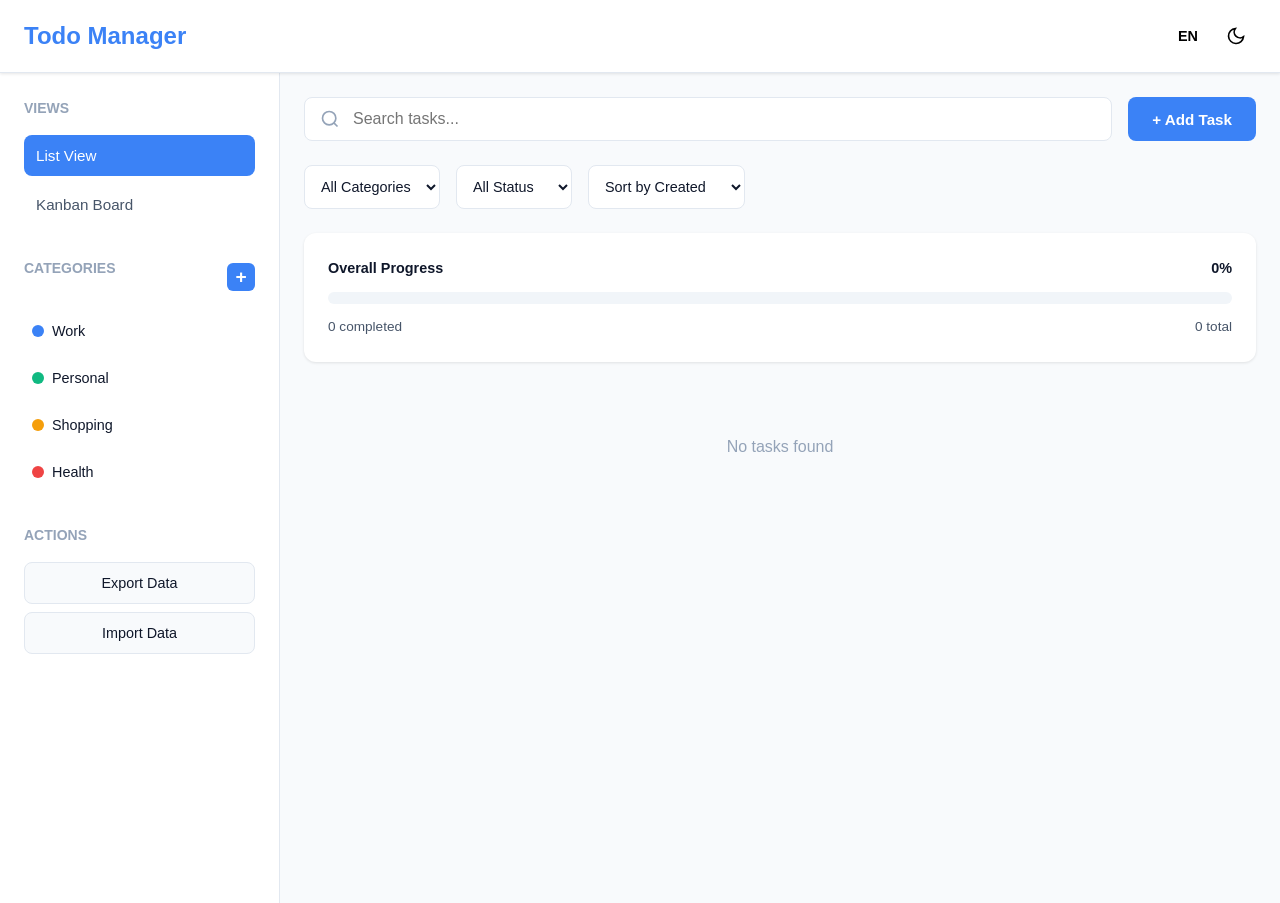
==== index.html @ 851b511d "Create bilingual Todo management web application This commit implements a fully-featured, production" ====
<!DOCTYPE html>
<html lang="en">
<head>
    <meta charset="UTF-8">
    <meta name="viewport" content="width=device-width, initial-scale=1.0">
    <meta name="description" content="Bilingual Todo Management Application with Kanban Board">
    <meta name="theme-color" content="#3b82f6">
    <title>Todo Manager</title>
    <link rel="manifest" href="manifest.json">
    <link rel="icon" type="image/png" href="icon-192.png">
    <link rel="apple-touch-icon" href="icon-192.png">
    <link rel="stylesheet" href="styles.css">
</head>
<body>
    <div id="app">
        <!-- Header -->
        <header class="header">
            <div class="header-content">
                <h1 class="logo" data-i18n="app.title">Todo Manager</h1>
                <div class="header-controls">
                    <button id="languageToggle" class="btn-icon" title="Switch Language">
                        <span class="lang-indicator">EN</span>
                    </button>
                    <button id="darkModeToggle" class="btn-icon" title="Toggle Dark Mode">
                        <svg class="icon" viewBox="0 0 24 24" fill="none" stroke="currentColor">
                            <path d="M21 12.79A9 9 0 1 1 11.21 3 7 7 0 0 0 21 12.79z"></path>
                        </svg>
                    </button>
                    <button id="menuToggle" class="btn-icon mobile-only" title="Menu">
                        <svg class="icon" viewBox="0 0 24 24" fill="none" stroke="currentColor">
                            <line x1="3" y1="12" x2="21" y2="12"></line>
                            <line x1="3" y1="6" x2="21" y2="6"></line>
                            <line x1="3" y1="18" x2="21" y2="18"></line>
                        </svg>
                    </button>
                </div>
            </div>
        </header>

        <!-- Main Content -->
        <main class="main">
            <!-- Sidebar -->
            <aside class="sidebar" id="sidebar">
                <div class="sidebar-section">
                    <h2 data-i18n="sidebar.views">Views</h2>
                    <nav class="view-nav">
                        <button class="view-btn active" data-view="list" data-i18n="sidebar.listView">List View</button>
                        <button class="view-btn" data-view="kanban" data-i18n="sidebar.kanbanView">Kanban Board</button>
                    </nav>
                </div>

                <div class="sidebar-section">
                    <div class="section-header">
                        <h2 data-i18n="sidebar.categories">Categories</h2>
                        <button id="addCategoryBtn" class="btn-icon-small" title="Add Category">+</button>
                    </div>
                    <div id="categoryList" class="category-list"></div>
                </div>

                <div class="sidebar-section">
                    <h2 data-i18n="sidebar.actions">Actions</h2>
                    <button id="exportBtn" class="sidebar-btn" data-i18n="sidebar.export">Export Data</button>
                    <button id="importBtn" class="sidebar-btn" data-i18n="sidebar.import">Import Data</button>
                    <input type="file" id="importFile" accept=".json" style="display: none;">
                </div>
            </aside>

            <!-- Content Area -->
            <div class="content">
                <!-- Controls -->
                <div class="controls">
                    <div class="search-bar">
                        <svg class="icon search-icon" viewBox="0 0 24 24" fill="none" stroke="currentColor">
                            <circle cx="11" cy="11" r="8"></circle>
                            <path d="m21 21-4.35-4.35"></path>
                        </svg>
                        <input type="text" id="searchInput" placeholder="Search tasks..." data-i18n-placeholder="controls.searchPlaceholder">
                    </div>
                    <button id="addTaskBtn" class="btn-primary" data-i18n="controls.addTask">+ Add Task</button>
                </div>

                <!-- Filters and Sort -->
                <div class="filters">
                    <select id="filterCategory" class="filter-select">
                        <option value="" data-i18n="filters.allCategories">All Categories</option>
                    </select>
                    <select id="filterStatus" class="filter-select">
                        <option value="" data-i18n="filters.allStatus">All Status</option>
                        <option value="active" data-i18n="filters.active">Active</option>
                        <option value="completed" data-i18n="filters.completed">Completed</option>
                        <option value="overdue" data-i18n="filters.overdue">Overdue</option>
                    </select>
                    <select id="sortBy" class="filter-select">
                        <option value="createdDate" data-i18n="filters.sortByCreated">Sort by Created</option>
                        <option value="dueDate" data-i18n="filters.sortByDue">Sort by Due Date</option>
                        <option value="priority" data-i18n="filters.sortByPriority">Sort by Priority</option>
                    </select>
                </div>

                <!-- Progress Bar -->
                <div class="progress-container">
                    <div class="progress-info">
                        <span data-i18n="progress.overall">Overall Progress</span>
                        <span id="progressPercent">0%</span>
                    </div>
                    <div class="progress-bar">
                        <div id="progressFill" class="progress-fill"></div>
                    </div>
                    <div class="progress-stats">
                        <span><span id="completedCount">0</span> <span data-i18n="progress.completed">completed</span></span>
                        <span><span id="totalCount">0</span> <span data-i18n="progress.total">total</span></span>
                    </div>
                </div>

                <!-- List View -->
                <div id="listView" class="view-container active">
                    <div id="taskList" class="task-list"></div>
                </div>

                <!-- Kanban View -->
                <div id="kanbanView" class="view-container">
                    <div class="kanban-board">
                        <div class="kanban-column" data-status="todo">
                            <div class="kanban-header">
                                <h3 data-i18n="kanban.todo">To Do</h3>
                                <span class="task-count" id="todoCount">0</span>
                            </div>
                            <div class="kanban-tasks" id="todoTasks"></div>
                        </div>
                        <div class="kanban-column" data-status="in-progress">
                            <div class="kanban-header">
                                <h3 data-i18n="kanban.inProgress">In Progress</h3>
                                <span class="task-count" id="inProgressCount">0</span>
                            </div>
                            <div class="kanban-tasks" id="inProgressTasks"></div>
                        </div>
                        <div class="kanban-column" data-status="completed">
                            <div class="kanban-header">
                                <h3 data-i18n="kanban.completed">Completed</h3>
                                <span class="task-count" id="completedTasksCount">0</span>
                            </div>
                            <div class="kanban-tasks" id="completedTasks"></div>
                        </div>
                    </div>
                </div>
            </div>
        </main>
    </div>

    <!-- Task Modal -->
    <div id="taskModal" class="modal">
        <div class="modal-content">
            <div class="modal-header">
                <h2 id="modalTitle" data-i18n="modal.addTask">Add Task</h2>
                <button class="btn-close" id="closeModal">&times;</button>
            </div>
            <form id="taskForm">
                <div class="form-group">
                    <label for="taskTitle" data-i18n="modal.title">Title</label>
                    <input type="text" id="taskTitle" required>
                </div>
                <div class="form-group">
                    <label for="taskDescription" data-i18n="modal.description">Description</label>
                    <textarea id="taskDescription" rows="3"></textarea>
                </div>
                <div class="form-row">
                    <div class="form-group">
                        <label for="taskCategory" data-i18n="modal.category">Category</label>
                        <select id="taskCategory"></select>
                    </div>
                    <div class="form-group">
                        <label for="taskPriority" data-i18n="modal.priority">Priority</label>
                        <select id="taskPriority">
                            <option value="low" data-i18n="priority.low">Low</option>
                            <option value="medium" data-i18n="priority.medium" selected>Medium</option>
                            <option value="high" data-i18n="priority.high">High</option>
                        </select>
                    </div>
                </div>
                <div class="form-row">
                    <div class="form-group">
                        <label for="taskDueDate" data-i18n="modal.dueDate">Due Date</label>
                        <input type="date" id="taskDueDate">
                    </div>
                    <div class="form-group">
                        <label for="taskStatus" data-i18n="modal.status">Status</label>
                        <select id="taskStatus">
                            <option value="todo" data-i18n="status.todo">To Do</option>
                            <option value="in-progress" data-i18n="status.inProgress">In Progress</option>
                            <option value="completed" data-i18n="status.completed">Completed</option>
                        </select>
                    </div>
                </div>
                <div class="form-group">
                    <label for="taskParent" data-i18n="modal.parentTask">Parent Task (Optional)</label>
                    <select id="taskParent">
                        <option value="" data-i18n="modal.noParent">No Parent</option>
                    </select>
                </div>
                <div class="modal-actions">
                    <button type="button" class="btn-secondary" id="cancelModal" data-i18n="modal.cancel">Cancel</button>
                    <button type="submit" class="btn-primary" data-i18n="modal.save">Save</button>
                </div>
            </form>
        </div>
    </div>

    <!-- Category Modal -->
    <div id="categoryModal" class="modal">
        <div class="modal-content modal-small">
            <div class="modal-header">
                <h2 data-i18n="categoryModal.title">Manage Categories</h2>
                <button class="btn-close" id="closeCategoryModal">&times;</button>
            </div>
            <form id="categoryForm">
                <div class="form-group">
                    <label for="categoryName" data-i18n="categoryModal.name">Category Name</label>
                    <input type="text" id="categoryName" required>
                </div>
                <div class="form-group">
                    <label for="categoryColor" data-i18n="categoryModal.color">Color</label>
                    <input type="color" id="categoryColor" value="#3b82f6">
                </div>
                <button type="submit" class="btn-primary" data-i18n="categoryModal.add">Add Category</button>
            </form>
            <div id="categoryManageList" class="category-manage-list"></div>
        </div>
    </div>

    <script src="app.js"></script>
</body>
</html>
---- styles.css ----
:root {
    /* Light Mode Colors */
    --bg-primary: #ffffff;
    --bg-secondary: #f8fafc;
    --bg-tertiary: #f1f5f9;
    --text-primary: #0f172a;
    --text-secondary: #475569;
    --text-tertiary: #94a3b8;
    --border-color: #e2e8f0;
    --shadow: 0 1px 3px rgba(0, 0, 0, 0.1);
    --shadow-lg: 0 10px 25px rgba(0, 0, 0, 0.1);
    --primary: #3b82f6;
    --primary-hover: #2563eb;
    --success: #10b981;
    --warning: #f59e0b;
    --danger: #ef4444;
    --priority-high: #ef4444;
    --priority-medium: #f59e0b;
    --priority-low: #10b981;
    --overdue: #dc2626;
}

[data-theme="dark"] {
    --bg-primary: #0f172a;
    --bg-secondary: #1e293b;
    --bg-tertiary: #334155;
    --text-primary: #f1f5f9;
    --text-secondary: #cbd5e1;
    --text-tertiary: #64748b;
    --border-color: #334155;
    --shadow: 0 1px 3px rgba(0, 0, 0, 0.3);
    --shadow-lg: 0 10px 25px rgba(0, 0, 0, 0.5);
}

* {
    margin: 0;
    padding: 0;
    box-sizing: border-box;
}

body {
    font-family: -apple-system, BlinkMacSystemFont, 'Segoe UI', Roboto, Oxygen, Ubuntu, Cantarell, sans-serif;
    background: var(--bg-secondary);
    color: var(--text-primary);
    line-height: 1.6;
    transition: background-color 0.3s, color 0.3s;
}

/* Header */
.header {
    background: var(--bg-primary);
    border-bottom: 1px solid var(--border-color);
    position: sticky;
    top: 0;
    z-index: 100;
    box-shadow: var(--shadow);
}

.header-content {
    max-width: 1400px;
    margin: 0 auto;
    padding: 1rem 1.5rem;
    display: flex;
    justify-content: space-between;
    align-items: center;
}

.logo {
    font-size: 1.5rem;
    font-weight: 700;
    color: var(--primary);
}

.header-controls {
    display: flex;
    gap: 0.5rem;
}

/* Main Layout */
.main {
    max-width: 1400px;
    margin: 0 auto;
    display: flex;
    min-height: calc(100vh - 70px);
}

.sidebar {
    width: 280px;
    background: var(--bg-primary);
    border-right: 1px solid var(--border-color);
    padding: 1.5rem;
    overflow-y: auto;
}

.sidebar-section {
    margin-bottom: 2rem;
}

.sidebar-section h2 {
    font-size: 0.875rem;
    font-weight: 600;
    text-transform: uppercase;
    color: var(--text-tertiary);
    margin-bottom: 1rem;
}

.section-header {
    display: flex;
    justify-content: space-between;
    align-items: center;
    margin-bottom: 1rem;
}

.view-nav {
    display: flex;
    flex-direction: column;
    gap: 0.5rem;
}

.view-btn {
    padding: 0.75rem;
    border: none;
    background: transparent;
    color: var(--text-secondary);
    text-align: left;
    border-radius: 0.5rem;
    cursor: pointer;
    transition: all 0.2s;
    font-size: 0.95rem;
}

.view-btn:hover {
    background: var(--bg-tertiary);
}

.view-btn.active {
    background: var(--primary);
    color: white;
}

.sidebar-btn {
    width: 100%;
    padding: 0.75rem;
    margin-bottom: 0.5rem;
    border: 1px solid var(--border-color);
    background: var(--bg-secondary);
    color: var(--text-primary);
    border-radius: 0.5rem;
    cursor: pointer;
    transition: all 0.2s;
    font-size: 0.9rem;
}

.sidebar-btn:hover {
    background: var(--bg-tertiary);
}

/* Category List */
.category-list {
    display: flex;
    flex-direction: column;
    gap: 0.5rem;
}

.category-item {
    display: flex;
    align-items: center;
    gap: 0.5rem;
    padding: 0.5rem;
    border-radius: 0.375rem;
    cursor: pointer;
    transition: background 0.2s;
}

.category-item:hover {
    background: var(--bg-tertiary);
}

.category-color {
    width: 12px;
    height: 12px;
    border-radius: 50%;
}

.category-name {
    flex: 1;
    font-size: 0.9rem;
}

.category-manage-list {
    margin-top: 1.5rem;
    display: flex;
    flex-direction: column;
    gap: 0.75rem;
}

.category-manage-item {
    display: flex;
    align-items: center;
    gap: 0.75rem;
    padding: 0.75rem;
    background: var(--bg-secondary);
    border-radius: 0.5rem;
}

.category-manage-item .category-color {
    width: 16px;
    height: 16px;
}

.category-manage-item .category-name {
    flex: 1;
}

/* Content */
.content {
    flex: 1;
    padding: 1.5rem;
    overflow-y: auto;
}

.controls {
    display: flex;
    gap: 1rem;
    margin-bottom: 1.5rem;
}

.search-bar {
    flex: 1;
    position: relative;
}

.search-icon {
    position: absolute;
    left: 1rem;
    top: 50%;
    transform: translateY(-50%);
    width: 20px;
    height: 20px;
    color: var(--text-tertiary);
}

.search-bar input {
    width: 100%;
    padding: 0.75rem 1rem 0.75rem 3rem;
    border: 1px solid var(--border-color);
    border-radius: 0.5rem;
    background: var(--bg-primary);
    color: var(--text-primary);
    font-size: 1rem;
}

.search-bar input:focus {
    outline: none;
    border-color: var(--primary);
}

/* Filters */
.filters {
    display: flex;
    gap: 1rem;
    margin-bottom: 1.5rem;
    flex-wrap: wrap;
}

.filter-select {
    padding: 0.75rem;
    border: 1px solid var(--border-color);
    border-radius: 0.5rem;
    background: var(--bg-primary);
    color: var(--text-primary);
    cursor: pointer;
    font-size: 0.9rem;
}

.filter-select:focus {
    outline: none;
    border-color: var(--primary);
}

/* Progress */
.progress-container {
    background: var(--bg-primary);
    padding: 1.5rem;
    border-radius: 0.75rem;
    margin-bottom: 1.5rem;
    box-shadow: var(--shadow);
}

.progress-info {
    display: flex;
    justify-content: space-between;
    margin-bottom: 0.75rem;
    font-size: 0.9rem;
    font-weight: 600;
}

.progress-bar {
    height: 12px;
    background: var(--bg-tertiary);
    border-radius: 999px;
    overflow: hidden;
    margin-bottom: 0.75rem;
}

.progress-fill {
    height: 100%;
    background: linear-gradient(90deg, var(--primary), var(--success));
    border-radius: 999px;
    transition: width 0.3s;
    width: 0%;
}

.progress-stats {
    display: flex;
    justify-content: space-between;
    font-size: 0.85rem;
    color: var(--text-secondary);
}

/* View Container */
.view-container {
    display: none;
}

.view-container.active {
    display: block;
}

/* Task List */
.task-list {
    display: flex;
    flex-direction: column;
    gap: 1rem;
}

.task-item {
    background: var(--bg-primary);
    border: 1px solid var(--border-color);
    border-radius: 0.75rem;
    padding: 1.25rem;
    box-shadow: var(--shadow);
    transition: all 0.2s;
}

.task-item:hover {
    box-shadow: var(--shadow-lg);
    transform: translateY(-2px);
}

.task-item.overdue {
    border-left: 4px solid var(--overdue);
}

.task-item.completed {
    opacity: 0.7;
}

.task-header {
    display: flex;
    align-items: start;
    gap: 1rem;
    margin-bottom: 0.75rem;
}

.task-checkbox {
    width: 20px;
    height: 20px;
    margin-top: 0.25rem;
    cursor: pointer;
}

.task-content {
    flex: 1;
}

.task-title-row {
    display: flex;
    align-items: center;
    gap: 0.75rem;
    flex-wrap: wrap;
    margin-bottom: 0.5rem;
}

.task-title {
    font-size: 1.1rem;
    font-weight: 600;
    color: var(--text-primary);
}

.task-item.completed .task-title {
    text-decoration: line-through;
    color: var(--text-tertiary);
}

.task-priority {
    padding: 0.25rem 0.75rem;
    border-radius: 999px;
    font-size: 0.75rem;
    font-weight: 600;
    text-transform: uppercase;
}

.task-priority.high {
    background: rgba(239, 68, 68, 0.1);
    color: var(--priority-high);
}

.task-priority.medium {
    background: rgba(245, 158, 11, 0.1);
    color: var(--priority-medium);
}

.task-priority.low {
    background: rgba(16, 185, 129, 0.1);
    color: var(--priority-low);
}

.task-category-badge {
    padding: 0.25rem 0.75rem;
    border-radius: 999px;
    font-size: 0.75rem;
    font-weight: 500;
    color: white;
}

.task-description {
    color: var(--text-secondary);
    margin-bottom: 0.75rem;
    font-size: 0.95rem;
}

.task-meta {
    display: flex;
    gap: 1.5rem;
    flex-wrap: wrap;
    font-size: 0.85rem;
    color: var(--text-tertiary);
    margin-bottom: 0.75rem;
}

.task-meta-item {
    display: flex;
    align-items: center;
    gap: 0.25rem;
}

.task-meta-item.overdue {
    color: var(--overdue);
    font-weight: 600;
}

.task-actions {
    display: flex;
    gap: 0.5rem;
    justify-content: flex-end;
}

.subtasks {
    margin-left: 2rem;
    margin-top: 1rem;
    padding-left: 1rem;
    border-left: 2px solid var(--border-color);
}

.subtask-item {
    padding: 0.75rem;
    background: var(--bg-secondary);
    border-radius: 0.5rem;
    margin-bottom: 0.5rem;
}

/* Kanban Board */
.kanban-board {
    display: grid;
    grid-template-columns: repeat(3, 1fr);
    gap: 1.5rem;
    min-height: 500px;
}

.kanban-column {
    background: var(--bg-primary);
    border-radius: 0.75rem;
    padding: 1rem;
    box-shadow: var(--shadow);
}

.kanban-header {
    display: flex;
    justify-content: space-between;
    align-items: center;
    margin-bottom: 1rem;
    padding-bottom: 0.75rem;
    border-bottom: 2px solid var(--border-color);
}

.kanban-header h3 {
    font-size: 1.1rem;
    font-weight: 600;
}

.task-count {
    background: var(--bg-tertiary);
    color: var(--text-secondary);
    padding: 0.25rem 0.75rem;
    border-radius: 999px;
    font-size: 0.85rem;
    font-weight: 600;
}

.kanban-tasks {
    display: flex;
    flex-direction: column;
    gap: 1rem;
    min-height: 300px;
}

.kanban-task {
    background: var(--bg-secondary);
    border: 1px solid var(--border-color);
    border-radius: 0.5rem;
    padding: 1rem;
    cursor: move;
    transition: all 0.2s;
}

.kanban-task:hover {
    box-shadow: var(--shadow-lg);
    transform: translateY(-2px);
}

.kanban-task.dragging {
    opacity: 0.5;
}

.kanban-task.drag-over {
    border: 2px dashed var(--primary);
}

/* Buttons */
.btn-primary {
    padding: 0.75rem 1.5rem;
    background: var(--primary);
    color: white;
    border: none;
    border-radius: 0.5rem;
    font-weight: 600;
    cursor: pointer;
    transition: background 0.2s;
    font-size: 0.95rem;
}

.btn-primary:hover {
    background: var(--primary-hover);
}

.btn-secondary {
    padding: 0.75rem 1.5rem;
    background: var(--bg-tertiary);
    color: var(--text-primary);
    border: 1px solid var(--border-color);
    border-radius: 0.5rem;
    font-weight: 600;
    cursor: pointer;
    transition: all 0.2s;
    font-size: 0.95rem;
}

.btn-secondary:hover {
    background: var(--bg-secondary);
}

.btn-icon {
    width: 40px;
    height: 40px;
    display: flex;
    align-items: center;
    justify-content: center;
    background: transparent;
    border: none;
    border-radius: 0.5rem;
    cursor: pointer;
    transition: background 0.2s;
}

.btn-icon:hover {
    background: var(--bg-tertiary);
}

.btn-icon-small {
    width: 28px;
    height: 28px;
    display: flex;
    align-items: center;
    justify-content: center;
    background: var(--primary);
    color: white;
    border: none;
    border-radius: 0.375rem;
    cursor: pointer;
    font-size: 1.2rem;
    font-weight: 600;
    transition: background 0.2s;
}

.btn-icon-small:hover {
    background: var(--primary-hover);
}

.btn-small {
    padding: 0.5rem 1rem;
    background: transparent;
    border: 1px solid var(--border-color);
    border-radius: 0.375rem;
    cursor: pointer;
    font-size: 0.85rem;
    color: var(--text-secondary);
    transition: all 0.2s;
}

.btn-small:hover {
    background: var(--bg-tertiary);
    color: var(--text-primary);
}

.btn-danger {
    background: var(--danger);
    color: white;
    border: none;
}

.btn-danger:hover {
    background: #dc2626;
}

.btn-close {
    background: transparent;
    border: none;
    font-size: 2rem;
    cursor: pointer;
    color: var(--text-tertiary);
    transition: color 0.2s;
    line-height: 1;
}

.btn-close:hover {
    color: var(--text-primary);
}

.icon {
    width: 20px;
    height: 20px;
    stroke-width: 2;
}

.lang-indicator {
    font-weight: 600;
    font-size: 0.9rem;
}

/* Modal */
.modal {
    display: none;
    position: fixed;
    top: 0;
    left: 0;
    width: 100%;
    height: 100%;
    background: rgba(0, 0, 0, 0.5);
    z-index: 1000;
    align-items: center;
    justify-content: center;
}

.modal.active {
    display: flex;
}

.modal-content {
    background: var(--bg-primary);
    border-radius: 1rem;
    padding: 2rem;
    max-width: 600px;
    width: 90%;
    max-height: 90vh;
    overflow-y: auto;
    box-shadow: var(--shadow-lg);
}

.modal-small {
    max-width: 450px;
}

.modal-header {
    display: flex;
    justify-content: space-between;
    align-items: center;
    margin-bottom: 1.5rem;
}

.modal-header h2 {
    font-size: 1.5rem;
}

.form-group {
    margin-bottom: 1.25rem;
}

.form-group label {
    display: block;
    margin-bottom: 0.5rem;
    font-weight: 600;
    font-size: 0.9rem;
}

.form-group input,
.form-group textarea,
.form-group select {
    width: 100%;
    padding: 0.75rem;
    border: 1px solid var(--border-color);
    border-radius: 0.5rem;
    background: var(--bg-secondary);
    color: var(--text-primary);
    font-size: 1rem;
    font-family: inherit;
}

.form-group input:focus,
.form-group textarea:focus,
.form-group select:focus {
    outline: none;
    border-color: var(--primary);
}

.form-row {
    display: grid;
    grid-template-columns: 1fr 1fr;
    gap: 1rem;
}

.modal-actions {
    display: flex;
    gap: 1rem;
    justify-content: flex-end;
    margin-top: 1.5rem;
}

/* Mobile Menu */
.mobile-only {
    display: none;
}

/* Responsive Design */
@media (max-width: 968px) {
    .main {
        flex-direction: column;
    }

    .sidebar {
        width: 100%;
        position: fixed;
        top: 70px;
        left: -100%;
        height: calc(100vh - 70px);
        z-index: 99;
        transition: left 0.3s;
    }

    .sidebar.active {
        left: 0;
    }

    .mobile-only {
        display: flex;
    }

    .kanban-board {
        grid-template-columns: 1fr;
    }

    .controls {
        flex-direction: column;
    }

    .filters {
        flex-direction: column;
    }

    .form-row {
        grid-template-columns: 1fr;
    }

    .modal-content {
        padding: 1.5rem;
    }
}

@media (max-width: 640px) {
    .header-content {
        padding: 1rem;
    }

    .content {
        padding: 1rem;
    }

    .logo {
        font-size: 1.25rem;
    }

    .task-meta {
        flex-direction: column;
        gap: 0.5rem;
    }

    .task-actions {
        flex-direction: column;
    }
}

/* Animations */
@keyframes slideIn {
    from {
        opacity: 0;
        transform: translateY(20px);
    }
    to {
        opacity: 1;
        transform: translateY(0);
    }
}

.task-item,
.kanban-task {
    animation: slideIn 0.3s ease-out;
}

/* Scrollbar */
::-webkit-scrollbar {
    width: 8px;
    height: 8px;
}

::-webkit-scrollbar-track {
    background: var(--bg-secondary);
}

::-webkit-scrollbar-thumb {
    background: var(--text-tertiary);
    border-radius: 4px;
}

::-webkit-scrollbar-thumb:hover {
    background: var(--text-secondary);
}

/* Print Styles */
@media print {
    .header-controls,
    .sidebar,
    .controls,
    .filters,
    .task-actions,
    .btn-primary,
    .btn-secondary {
        display: none !important;
    }

    .content {
        padding: 0;
    }

    .task-item {
        break-inside: avoid;
        box-shadow: none;
        border: 1px solid #000;
    }
}
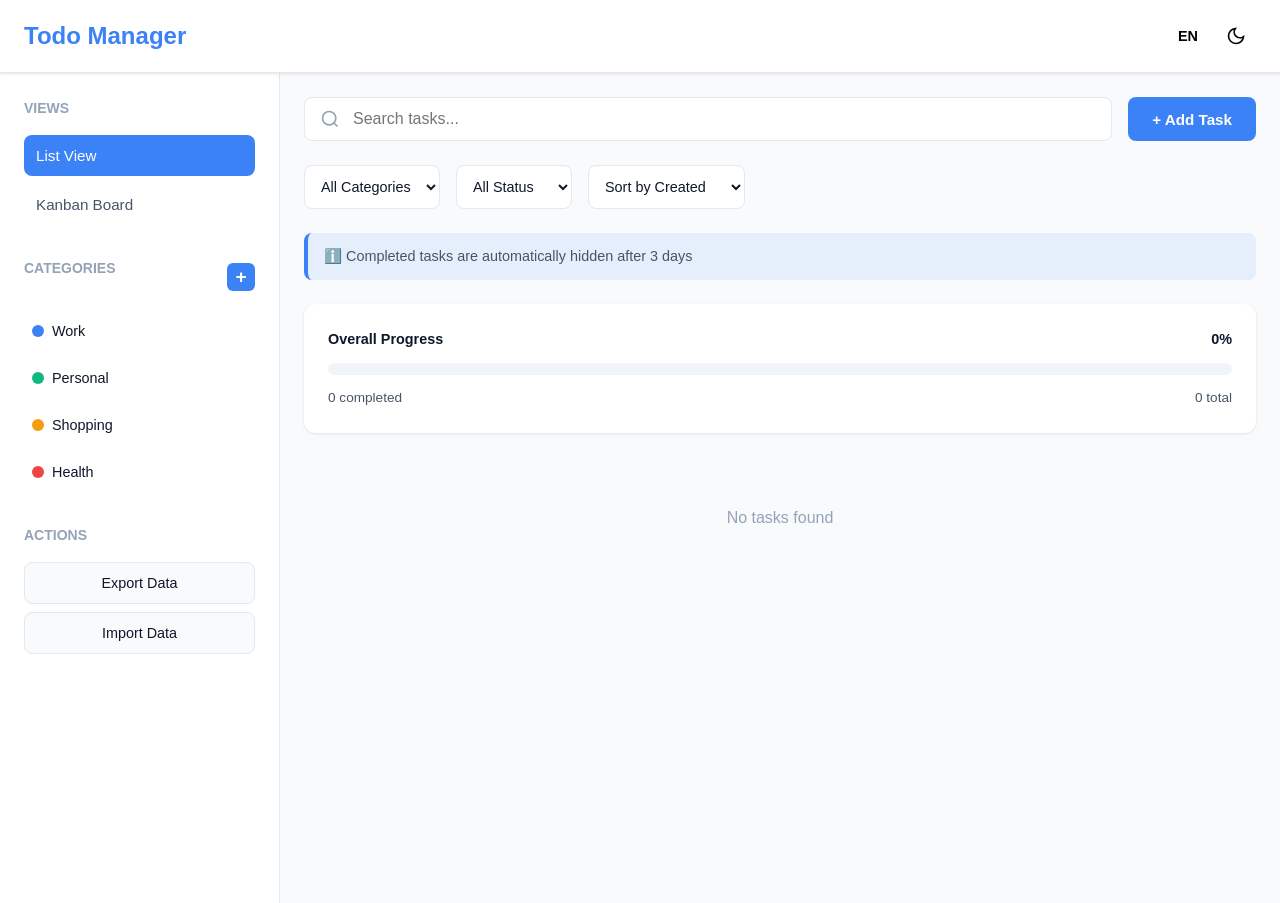
==== commit b3716a41: "Add auto-hide feature for completed tasks after 3 days Features added: - Track completedDate when ta" ====
--- a/index.html
+++ b/index.html
@@ -97,6 +97,11 @@
                     </select>
                 </div>
 
+                <!-- Auto-hide Info -->
+                <div class="info-message">
+                    <span data-i18n="messages.autoHideInfo">ℹ️ Completed tasks are automatically hidden after 3 days</span>
+                </div>
+
                 <!-- Progress Bar -->
                 <div class="progress-container">
                     <div class="progress-info">
--- a/styles.css
+++ b/styles.css
@@ -278,6 +278,17 @@
     border-color: var(--primary);
 }
 
+/* Info Message */
+.info-message {
+    background: rgba(59, 130, 246, 0.1);
+    border-left: 4px solid var(--primary);
+    padding: 0.75rem 1rem;
+    margin-bottom: 1.5rem;
+    border-radius: 0.5rem;
+    font-size: 0.9rem;
+    color: var(--text-secondary);
+}
+
 /* Progress */
 .progress-container {
     background: var(--bg-primary);
